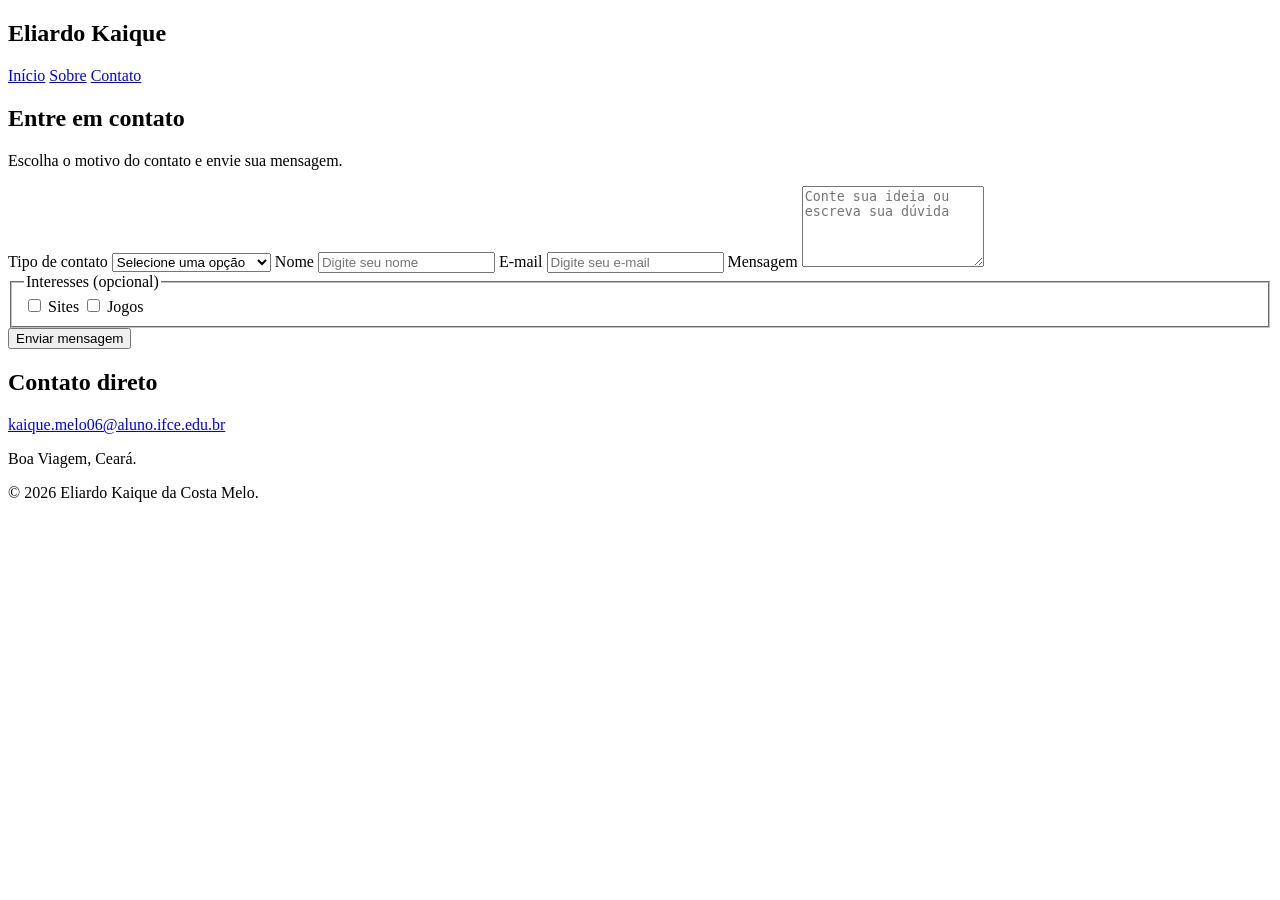
==== contato.html @ ff75ed74 "Add files via upload" ====
<!-- Informa ao navegador que estamos usando HTML5. -->
<!DOCTYPE html>
<!-- Define o idioma da página. -->
<html lang="pt-BR">
<head>
    <!-- Permite usar acentos e ajusta a página à tela. -->
    <meta charset="UTF-8">
    <meta name="viewport" content="width=device-width, initial-scale=1.0">
    <!-- Título da aba e descrição da página. -->
    <title>Contato | Eliardo Kaique</title>
    <meta name="description" content="Formulário para clientes e dúvidas sobre os projetos.">
    <!-- Carrega o CSS externo da pasta styles. -->
    <link rel="stylesheet" href="styles/style.css">
</head>
<body>
    <!-- Cabeçalho do site. -->
    <header>
        <h2>Eliardo Kaique</h2>
        <!-- Menu: cada link abre uma página. A classe ativo destaca a página atual. -->
        <nav>
            <a href="index.html">Início</a>
            <a href="sobre.html">Sobre</a>
            <a href="contato.html" class="ativo">Contato</a>
        </nav>
    </header>
    <!-- Conteúdo principal. -->
    <main>
        <section>
            <h1>Entre em contato</h1>
            <p>Escolha o motivo do contato e envie sua mensagem.</p>
            <!-- action indica quem recebe os dados; POST envia os dados do formulário. -->
            <form action="https://formsubmit.co/kaique.melo06@aluno.ifce.edu.br" method="POST">
                <!-- for liga o rótulo ao campo que tem o mesmo id. -->
                <label for="tipo-contato">Tipo de contato</label>
                <!-- select cria a lista e option cria cada escolha. -->
                <select class="campo" id="tipo-contato" name="tipo_contato" required>
                    <option value="" disabled selected>Selecione uma opção</option>
                    <option value="cliente">Sou cliente</option>
                    <option value="duvida">Quero tirar uma dúvida</option>
                </select>
                <label for="nome">Nome</label>
                <!-- type define o tipo; name identifica o dado enviado; id identifica o campo.
                    autocomplete sugere dados salvos; placeholder é uma dica; required exige preenchimento. -->
                <input class="campo" type="text" id="nome" name="nome" autocomplete="name" placeholder="Digite seu nome" required>
                <label for="email">E-mail</label>
                <!-- type="email" verifica o formato básico do e-mail. -->
                <input class="campo" type="email" id="email" name="email" autocomplete="email" placeholder="Digite seu e-mail" required>
                <label for="mensagem">Mensagem</label>
                <!-- textarea permite várias linhas; rows define a altura inicial. -->
                <textarea class="campo" id="mensagem" name="mensagem" rows="5" placeholder="Conte sua ideia ou escreva sua dúvida" required></textarea>
                <!-- fieldset agrupa opções; legend mostra o nome do grupo. -->
                <fieldset>
                    <legend>Interesses (opcional)</legend>
                    <div class="opcoes">
                        <!-- checkbox permite marcar mais de uma opção.
                            Quando marcada, a caixa envia seu name e seu value. -->
                        <label for="interesse-web"><input type="checkbox" id="interesse-web" name="interesse_web" value="Sim"> Sites</label>
                        <label for="interesse-jogos"><input type="checkbox" id="interesse-jogos" name="interesse_jogos" value="Sim"> Jogos</label>
                    </div>
                </fieldset>
                <!-- submit envia o formulário após a validação dos campos obrigatórios. -->
                <button type="submit">Enviar mensagem</button>
            </form>
        </section>
        <section>
            <h2>Contato direto</h2>
            <!-- mailto abre o aplicativo de e-mail do visitante. -->
            <p><a href="mailto:kaique.melo06@aluno.ifce.edu.br">kaique.melo06@aluno.ifce.edu.br</a></p>
            <p>Boa Viagem, Ceará.</p>
        </section>
    </main>
    <!-- Rodapé do site. -->
    <footer>
        <p>© 2026 Eliardo Kaique da Costa Melo.</p>
    </footer>
</body>
</html>
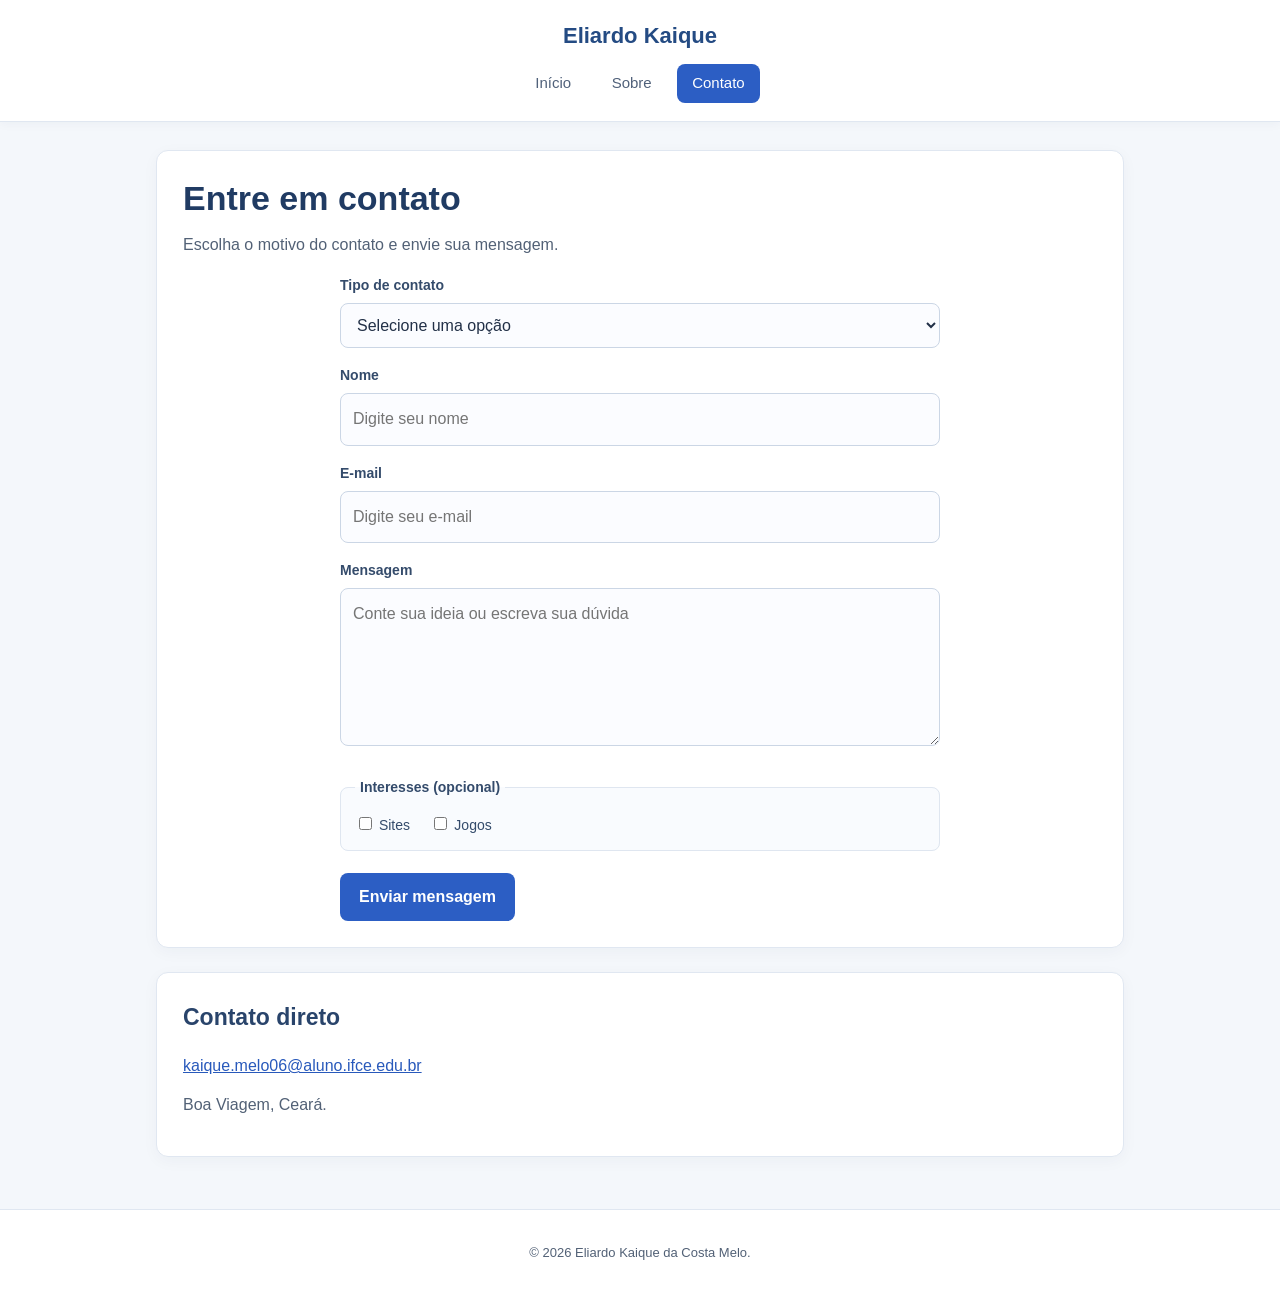
==== commit 5135cbbc: "Update contato.html" ====
--- a/contato.html
+++ b/contato.html
@@ -10,7 +10,7 @@
     <title>Contato | Eliardo Kaique</title>
     <meta name="description" content="Formulário para clientes e dúvidas sobre os projetos.">
     <!-- Carrega o CSS externo da pasta styles. -->
-    <link rel="stylesheet" href="styles/style.css">
+    <link rel="stylesheet" href="style.css">
 </head>
 <body>
     <!-- Cabeçalho do site. -->
--- a/style.css
+++ b/style.css
@@ -0,0 +1,267 @@
+/* Regras gerais do site. */
+* {
+    box-sizing: border-box; /* Inclui bordas e espaços internos nas dimensões. */
+}
+
+html {
+    scroll-padding-top: 140px; /* Evita que o menu cubra os títulos ao navegar. */
+}
+
+body {
+    margin: 0; /* Remove a margem padrão. */
+    font-family: Arial, sans-serif; /* Define uma fonte simples e legível. */
+    background-color: #f4f7fb; /* Usa um fundo claro e suave. */
+    color: #223047; /* Define a cor principal do texto. */
+    line-height: 1.65; /* Deixa a leitura mais confortável. */
+}
+
+/* Cabeçalho e menu. */
+header {
+    padding: 18px 16px; /* Cria espaço ao redor do nome e do menu. */
+    text-align: center; /* Centraliza o cabeçalho. */
+    background-color: #ffffff; /* Define o fundo branco. */
+    border-bottom: 1px solid #e0e7f1; /* Separa o cabeçalho do conteúdo. */
+    box-shadow: 0 2px 10px rgba(34, 48, 71, 0.04); /* Adiciona uma sombra leve. */
+    position: sticky; /* Faz o menu acompanhar a rolagem. */
+    top: 0; /* Mantém o menu no topo. */
+    z-index: 1; /* Coloca o menu acima do conteúdo comum. */
+}
+
+header h2 {
+    margin: 0 0 10px; /* Separa o nome dos links. */
+    font-size: 22px; /* Destaca o nome sem exagerar. */
+    color: #244b83; /* Usa um azul discreto. */
+}
+
+nav a {
+    display: inline-block; /* Permite ajustar o espaço dos links. */
+    margin: 0 3px; /* Separa os itens do menu. */
+    padding: 7px 15px; /* Aumenta a área clicável. */
+    border-radius: 8px; /* Arredonda o destaque dos links. */
+    text-decoration: none; /* Remove o sublinhado do menu. */
+    font-size: 15px; /* Define o tamanho do texto. */
+    color: #50617a; /* Usa uma cor suave nos links. */
+}
+
+nav a:hover {
+    background-color: #edf2fb; /* Destaca o link ao passar o mouse. */
+    color: #2859bb; /* Colore o texto destacado. */
+}
+
+nav .ativo, nav .ativo:hover {
+    background-color: #2c5ec4; /* Destaca a página que está aberta. */
+    color: #ffffff; /* Mantém o texto legível no fundo azul. */
+}
+
+/* Conteúdo principal e seções. */
+main {
+    max-width: 1000px; /* Limita a largura do conteúdo. */
+    margin: 0 auto; /* Centraliza a página. */
+    padding: 28px 16px; /* Deixa espaço nas laterais. */
+}
+
+section {
+    padding: 26px; /* Afasta o conteúdo das bordas. */
+    margin-bottom: 24px; /* Separa as seções. */
+    background-color: #ffffff; /* Define o fundo das seções. */
+    border: 1px solid #e0e7f1; /* Adiciona uma borda suave. */
+    border-radius: 12px; /* Arredonda os cantos. */
+    box-shadow: 0 4px 16px rgba(34, 48, 71, 0.04); /* Dá um pouco de profundidade. */
+}
+
+.apresentacao {
+    border-left: 4px solid #2c5ec4; /* Destaca discretamente a apresentação. */
+    background-color: #fbfcff; /* Usa um fundo quase branco. */
+}
+
+h1 {
+    margin: 0 0 12px; /* Separa o título do texto. */
+    font-size: 34px; /* Define o tamanho do título principal. */
+    line-height: 1.25; /* Ajusta o espaço entre as linhas do título. */
+    color: #203b63; /* Usa azul-escuro no título. */
+}
+
+h2 {
+    margin: 0 0 16px; /* Separa os títulos das seções. */
+    font-size: 23px; /* Define o tamanho dos títulos. */
+    color: #29446b; /* Mantém a identidade azul. */
+}
+
+h3 {
+    margin: 6px 0; /* Separa os subtítulos dos outros textos. */
+    font-size: 18px; /* Define o tamanho dos subtítulos. */
+    color: #243b5a; /* Destaca os nomes dos projetos e dos cursos. */
+}
+
+p {
+    margin: 12px 0; /* Separa os parágrafos. */
+    color: #526176; /* Suaviza a cor dos textos longos. */
+    overflow-wrap: break-word; /* Permite quebrar textos como o e-mail. */
+}
+
+a {
+    color: #2859bb; /* Define a cor dos links. */
+}
+
+/* Botões e links com aparência de botão. */
+button, .botao {
+    display: inline-block; /* Permite criar espaço ao redor do texto. */
+    padding: 11px 19px; /* Define o espaço interno do botão. */
+    border: 0; /* Remove a borda padrão. */
+    border-radius: 8px; /* Arredonda os cantos. */
+    background-color: #2c5ec4; /* Define o fundo azul. */
+    color: #ffffff; /* Deixa o texto branco. */
+    font: inherit; /* Usa a fonte do site. */
+    font-weight: bold; /* Destaca o texto do botão. */
+    text-decoration: none; /* Remove o sublinhado dos links com esta classe. */
+    cursor: pointer; /* Mostra a mãozinha ao passar o mouse. */
+}
+
+button:hover, .botao:hover {
+    background-color: #234c9e; /* Escurece levemente o botão. */
+}
+
+/* Tabelas com divisórias discretas. */
+.tabela {
+    overflow-x: auto; /* Permite deslizar a tabela no celular. */
+    border: 1px solid #dfe6f0; /* Contorna o conjunto da tabela. */
+    border-radius: 10px; /* Arredonda as bordas externas. */
+}
+
+table {
+    width: 100%; /* Usa a largura disponível. */
+    min-width: 560px; /* Mantém as colunas legíveis no celular. */
+    border-collapse: collapse; /* Une as bordas das células. */
+}
+
+caption {
+    padding: 12px 16px; /* Separa o título das bordas. */
+    text-align: left; /* Alinha o título à esquerda. */
+    font-size: 14px; /* Deixa o título da tabela mais discreto. */
+    font-weight: bold; /* Destaca o título. */
+    color: #526176; /* Usa uma cor suave. */
+}
+
+th, td {
+    padding: 14px 16px; /* Dá espaço ao conteúdo das células. */
+    border-bottom: 1px solid #e4eaf3; /* Separa as linhas sem formar uma grade pesada. */
+    text-align: left; /* Alinha o texto à esquerda. */
+    vertical-align: middle; /* Centraliza o conteúdo na altura da célula. */
+}
+
+th {
+    background-color: #edf2fa; /* Destaca os títulos das colunas. */
+    color: #29446b; /* Usa azul-escuro nos títulos. */
+    font-size: 14px; /* Define o tamanho dos títulos das colunas. */
+}
+
+tr:hover {
+    background-color: #fafcff; /* Destaca suavemente a linha sob o mouse. */
+}
+
+td p {
+    margin: 7px 0; /* Aproxima a descrição do nome do projeto. */
+    font-size: 14px; /* Deixa as descrições mais compactas. */
+}
+
+/* Logos dos projetos, sempre pequenos e sem cortes. */
+#projetos img {
+    display: block; /* Evita espaço extra abaixo da imagem. */
+    width: 120px; /* Define a largura do espaço do logo. */
+    height: 80px; /* Define a altura do espaço do logo. */
+    max-width: 100%; /* Impede a imagem de ultrapassar o espaço disponível. */
+    margin: 0 auto; /* Centraliza o logo dentro da célula. */
+    padding: 5px; /* Afasta o logo da borda. */
+    border: 1px solid #e1e7f0; /* Cria um contorno discreto. */
+    border-radius: 9px; /* Arredonda os cantos. */
+    background-color: #ffffff; /* Define o fundo do espaço da imagem. */
+    object-fit: contain; /* Mostra o logo inteiro, preservando sua proporção. */
+}
+
+/* Sua foto, centralizada e com o formato original. */
+#perfil img {
+    display: block; /* Permite centralizar a imagem com margin. */
+    width: 180px; /* Mantém a foto em um tamanho discreto. */
+    height: auto; /* Preserva a proporção original da foto. */
+    max-width: 100%; /* Evita ultrapassar a largura da tela. */
+    margin: 22px auto 0; /* Centraliza a foto e separa do texto. */
+    border: 1px solid #dce4ef; /* Define um contorno suave. */
+    border-radius: 12px; /* Arredonda os cantos da foto. */
+}
+
+/* Informações sobre a formação. */
+article {
+    padding: 18px; /* Cria espaço dentro do bloco. */
+    margin-bottom: 14px; /* Separa os blocos de formação. */
+    border-left: 3px solid #5c82c9; /* Destaca a lateral com um azul suave. */
+    border-radius: 6px; /* Arredonda os cantos. */
+    background-color: #f7f9fd; /* Diferencia o bloco do fundo branco. */
+}
+
+/* Formulário de contato. */
+form {
+    max-width: 600px; /* Limita a largura do formulário. */
+    margin: 0 auto; /* Centraliza o formulário. */
+}
+
+label {
+    display: block; /* Coloca o rótulo acima do campo. */
+    margin-top: 16px; /* Separa os campos. */
+    margin-bottom: 6px; /* Separa o rótulo do seu campo. */
+    font-size: 14px; /* Define o tamanho do rótulo. */
+    font-weight: bold; /* Destaca o nome do campo. */
+    color: #344b6b; /* Usa uma cor próxima da dos títulos. */
+}
+
+.campo {
+    width: 100%; /* Preenche a largura do formulário. */
+    padding: 12px; /* Cria espaço dentro do campo. */
+    border: 1px solid #cbd6e5; /* Contorna o campo. */
+    border-radius: 8px; /* Arredonda os cantos. */
+    background-color: #fbfcff; /* Usa um fundo levemente diferente da seção. */
+    color: #223047; /* Define a cor do texto digitado. */
+    font: inherit; /* Usa a fonte do site. */
+}
+
+.campo:focus {
+    border-color: #2c5ec4; /* Destaca o campo selecionado. */
+    outline: 2px solid #e0e9fc; /* Acrescenta um contorno suave ao foco. */
+}
+
+textarea {
+    resize: vertical; /* Permite alterar apenas a altura da mensagem. */
+}
+
+fieldset {
+    margin: 22px 0; /* Separa as opções dos outros campos. */
+    padding: 12px 14px; /* Cria espaço dentro do grupo. */
+    border: 1px solid #dfe6f0; /* Contorna o grupo de opções. */
+    border-radius: 8px; /* Arredonda os cantos. */
+    background-color: #f9fbfe; /* Diferencia o grupo de interesses. */
+}
+
+legend {
+    padding: 0 5px; /* Afasta o título da linha da borda. */
+    font-size: 14px; /* Define o tamanho do título do grupo. */
+    font-weight: bold; /* Destaca o título. */
+    color: #344b6b; /* Usa a mesma cor dos rótulos. */
+}
+
+.opcoes label {
+    display: inline-block; /* Coloca as opções lado a lado quando há espaço. */
+    margin: 0 16px 0 0; /* Separa as opções. */
+    font-weight: normal; /* Usa texto normal nas opções. */
+}
+
+.opcoes input {
+    accent-color: #2c5ec4; /* Usa a cor azul na opção marcada. */
+}
+
+/* Rodapé simples. */
+footer {
+    padding: 20px 16px; /* Cria espaço dentro do rodapé. */
+    text-align: center; /* Centraliza o texto. */
+    background-color: #ffffff; /* Define o fundo branco. */
+    border-top: 1px solid #e0e7f1; /* Separa o rodapé da página. */
+    font-size: 13px; /* Usa um texto discreto. */
+}
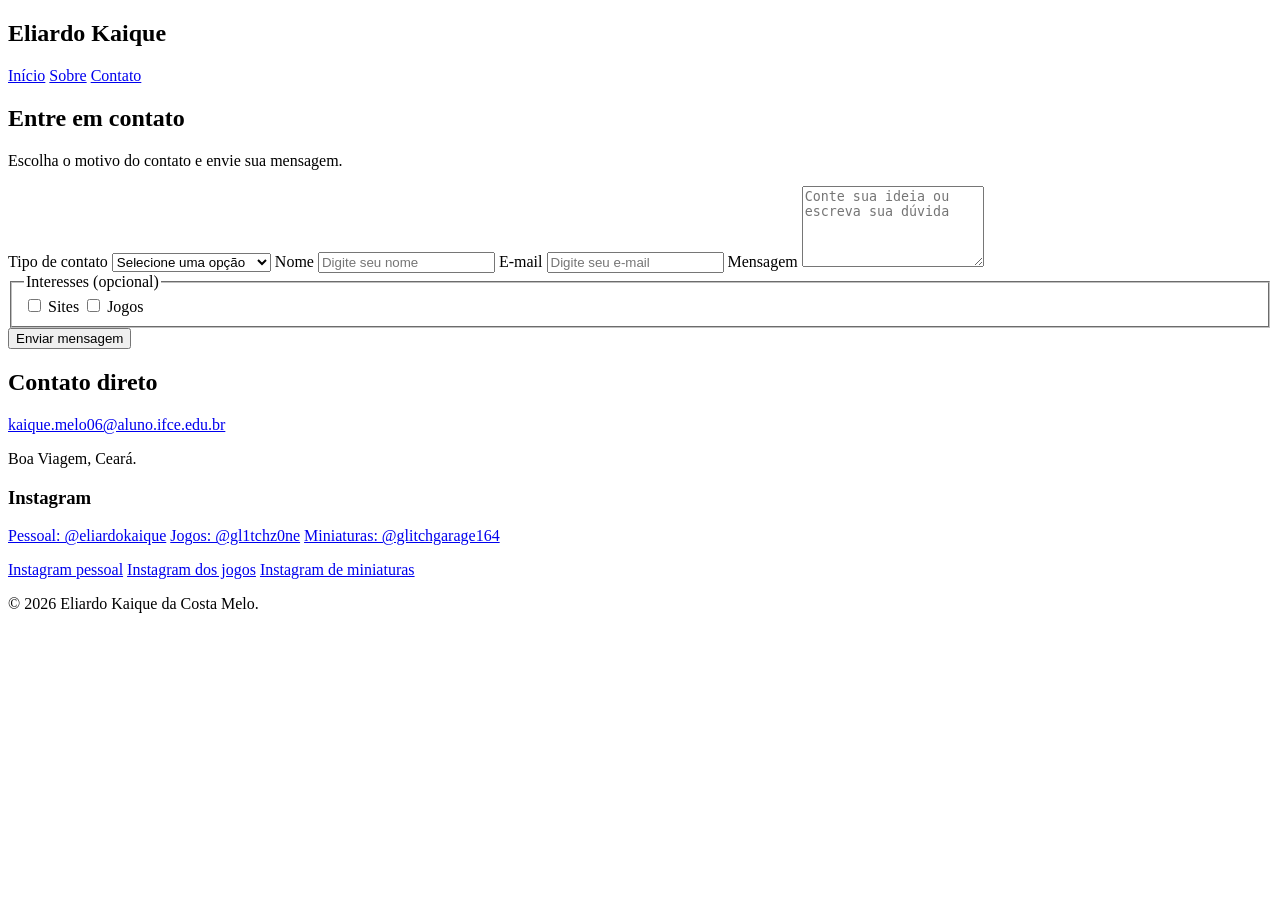
==== commit 5198bbfb: "Add files via upload" ====
--- a/contato.html
+++ b/contato.html
@@ -10,7 +10,7 @@
     <title>Contato | Eliardo Kaique</title>
     <meta name="description" content="Formulário para clientes e dúvidas sobre os projetos.">
     <!-- Carrega o CSS externo da pasta styles. -->
-    <link rel="stylesheet" href="style.css">
+    <link rel="stylesheet" href="styles/style.css">
 </head>
 <body>
     <!-- Cabeçalho do site. -->
@@ -28,6 +28,7 @@
         <section>
             <h1>Entre em contato</h1>
             <p>Escolha o motivo do contato e envie sua mensagem.</p>
+
             <!-- action indica quem recebe os dados; POST envia os dados do formulário. -->
             <form action="https://formsubmit.co/kaique.melo06@aluno.ifce.edu.br" method="POST">
                 <!-- for liga o rótulo ao campo que tem o mesmo id. -->
@@ -38,39 +39,58 @@
                     <option value="cliente">Sou cliente</option>
                     <option value="duvida">Quero tirar uma dúvida</option>
                 </select>
+
                 <label for="nome">Nome</label>
                 <!-- type define o tipo; name identifica o dado enviado; id identifica o campo.
-                    autocomplete sugere dados salvos; placeholder é uma dica; required exige preenchimento. -->
+                     autocomplete sugere dados salvos; placeholder é uma dica; required exige preenchimento. -->
                 <input class="campo" type="text" id="nome" name="nome" autocomplete="name" placeholder="Digite seu nome" required>
+
                 <label for="email">E-mail</label>
                 <!-- type="email" verifica o formato básico do e-mail. -->
                 <input class="campo" type="email" id="email" name="email" autocomplete="email" placeholder="Digite seu e-mail" required>
+
                 <label for="mensagem">Mensagem</label>
                 <!-- textarea permite várias linhas; rows define a altura inicial. -->
                 <textarea class="campo" id="mensagem" name="mensagem" rows="5" placeholder="Conte sua ideia ou escreva sua dúvida" required></textarea>
+
                 <!-- fieldset agrupa opções; legend mostra o nome do grupo. -->
                 <fieldset>
                     <legend>Interesses (opcional)</legend>
                     <div class="opcoes">
                         <!-- checkbox permite marcar mais de uma opção.
-                            Quando marcada, a caixa envia seu name e seu value. -->
+                             Quando marcada, a caixa envia seu name e seu value. -->
                         <label for="interesse-web"><input type="checkbox" id="interesse-web" name="interesse_web" value="Sim"> Sites</label>
                         <label for="interesse-jogos"><input type="checkbox" id="interesse-jogos" name="interesse_jogos" value="Sim"> Jogos</label>
                     </div>
                 </fieldset>
+
                 <!-- submit envia o formulário após a validação dos campos obrigatórios. -->
                 <button type="submit">Enviar mensagem</button>
             </form>
         </section>
+
         <section>
             <h2>Contato direto</h2>
             <!-- mailto abre o aplicativo de e-mail do visitante. -->
             <p><a href="mailto:kaique.melo06@aluno.ifce.edu.br">kaique.melo06@aluno.ifce.edu.br</a></p>
             <p>Boa Viagem, Ceará.</p>
+            <h3>Instagram</h3>
+            <!-- Os três links levam aos seus perfis e abrem em outra aba. -->
+            <div class="redes">
+                <a href="https://www.instagram.com/eliardokaique/" target="_blank" rel="noopener noreferrer">Pessoal: @eliardokaique</a>
+                <a href="https://www.instagram.com/gl1tchz0ne/" target="_blank" rel="noopener noreferrer">Jogos: @gl1tchz0ne</a>
+                <a href="https://www.instagram.com/glitchgarage164/" target="_blank" rel="noopener noreferrer">Miniaturas: @glitchgarage164</a>
+            </div>
         </section>
     </main>
     <!-- Rodapé do site. -->
     <footer>
+        <!-- target abre em outra aba; rel impede que a nova aba controle esta página. -->
+        <p class="redes">
+            <a href="https://www.instagram.com/eliardokaique/" target="_blank" rel="noopener noreferrer">Instagram pessoal</a>
+            <a href="https://www.instagram.com/gl1tchz0ne/" target="_blank" rel="noopener noreferrer">Instagram dos jogos</a>
+            <a href="https://www.instagram.com/glitchgarage164/" target="_blank" rel="noopener noreferrer">Instagram de miniaturas</a>
+        </p>
         <p>© 2026 Eliardo Kaique da Costa Melo.</p>
     </footer>
 </body>
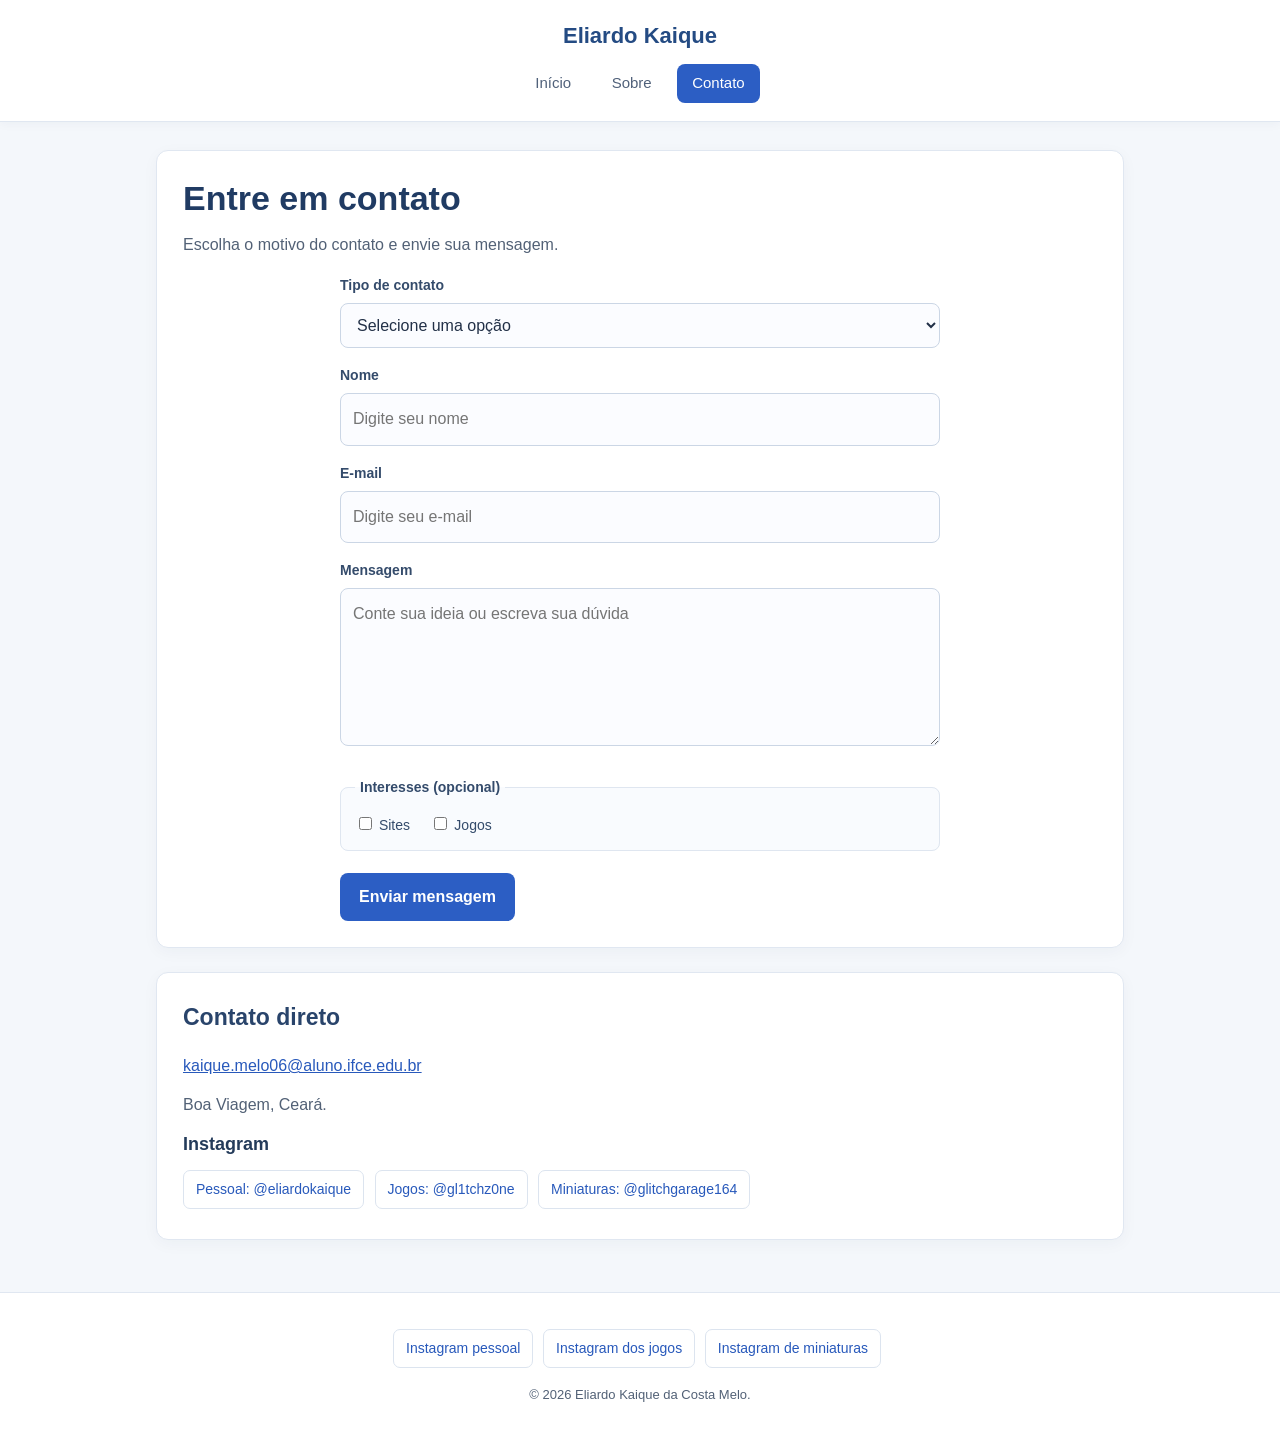
==== commit 4287b351: "Fix stylesheet link in contato.html" ====
--- a/contato.html
+++ b/contato.html
@@ -10,7 +10,7 @@
     <title>Contato | Eliardo Kaique</title>
     <meta name="description" content="Formulário para clientes e dúvidas sobre os projetos.">
     <!-- Carrega o CSS externo da pasta styles. -->
-    <link rel="stylesheet" href="styles/style.css">
+    <link rel="stylesheet" href="style.css">
 </head>
 <body>
     <!-- Cabeçalho do site. -->
--- a/style.css
+++ b/style.css
@@ -0,0 +1,283 @@
+/* Regras gerais do site. */
+* {
+    box-sizing: border-box; /* Inclui bordas e espaços internos nas dimensões. */
+}
+
+html {
+    scroll-padding-top: 140px; /* Evita que o menu cubra os títulos ao navegar. */
+}
+
+body {
+    margin: 0; /* Remove a margem padrão. */
+    font-family: Arial, sans-serif; /* Define uma fonte simples e legível. */
+    background-color: #f4f7fb; /* Usa um fundo claro e suave. */
+    color: #223047; /* Define a cor principal do texto. */
+    line-height: 1.65; /* Deixa a leitura mais confortável. */
+}
+
+/* Cabeçalho e menu. */
+header {
+    padding: 18px 16px; /* Cria espaço ao redor do nome e do menu. */
+    text-align: center; /* Centraliza o cabeçalho. */
+    background-color: #ffffff; /* Define o fundo branco. */
+    border-bottom: 1px solid #e0e7f1; /* Separa o cabeçalho do conteúdo. */
+    box-shadow: 0 2px 10px rgba(34, 48, 71, 0.04); /* Adiciona uma sombra leve. */
+    position: sticky; /* Faz o menu acompanhar a rolagem. */
+    top: 0; /* Mantém o menu no topo. */
+    z-index: 1; /* Coloca o menu acima do conteúdo comum. */
+}
+
+header h2 {
+    margin: 0 0 10px; /* Separa o nome dos links. */
+    font-size: 22px; /* Destaca o nome sem exagerar. */
+    color: #244b83; /* Usa um azul discreto. */
+}
+
+nav a {
+    display: inline-block; /* Permite ajustar o espaço dos links. */
+    margin: 0 3px; /* Separa os itens do menu. */
+    padding: 7px 15px; /* Aumenta a área clicável. */
+    border-radius: 8px; /* Arredonda o destaque dos links. */
+    text-decoration: none; /* Remove o sublinhado do menu. */
+    font-size: 15px; /* Define o tamanho do texto. */
+    color: #50617a; /* Usa uma cor suave nos links. */
+}
+
+nav a:hover {
+    background-color: #edf2fb; /* Destaca o link ao passar o mouse. */
+    color: #2859bb; /* Colore o texto destacado. */
+}
+
+nav .ativo, nav .ativo:hover {
+    background-color: #2c5ec4; /* Destaca a página que está aberta. */
+    color: #ffffff; /* Mantém o texto legível no fundo azul. */
+}
+
+/* Conteúdo principal e seções. */
+main {
+    max-width: 1000px; /* Limita a largura do conteúdo. */
+    margin: 0 auto; /* Centraliza a página. */
+    padding: 28px 16px; /* Deixa espaço nas laterais. */
+}
+
+section {
+    padding: 26px; /* Afasta o conteúdo das bordas. */
+    margin-bottom: 24px; /* Separa as seções. */
+    background-color: #ffffff; /* Define o fundo das seções. */
+    border: 1px solid #e0e7f1; /* Adiciona uma borda suave. */
+    border-radius: 12px; /* Arredonda os cantos. */
+    box-shadow: 0 4px 16px rgba(34, 48, 71, 0.04); /* Dá um pouco de profundidade. */
+}
+
+.apresentacao {
+    border-left: 4px solid #2c5ec4; /* Destaca discretamente a apresentação. */
+    background-color: #fbfcff; /* Usa um fundo quase branco. */
+}
+
+h1 {
+    margin: 0 0 12px; /* Separa o título do texto. */
+    font-size: 34px; /* Define o tamanho do título principal. */
+    line-height: 1.25; /* Ajusta o espaço entre as linhas do título. */
+    color: #203b63; /* Usa azul-escuro no título. */
+}
+
+h2 {
+    margin: 0 0 16px; /* Separa os títulos das seções. */
+    font-size: 23px; /* Define o tamanho dos títulos. */
+    color: #29446b; /* Mantém a identidade azul. */
+}
+
+h3 {
+    margin: 6px 0; /* Separa os subtítulos dos outros textos. */
+    font-size: 18px; /* Define o tamanho dos subtítulos. */
+    color: #243b5a; /* Destaca os nomes dos projetos e dos cursos. */
+}
+
+p {
+    margin: 12px 0; /* Separa os parágrafos. */
+    color: #526176; /* Suaviza a cor dos textos longos. */
+    overflow-wrap: break-word; /* Permite quebrar textos como o e-mail. */
+}
+
+a {
+    color: #2859bb; /* Define a cor dos links. */
+}
+
+/* Botões e links com aparência de botão. */
+button, .botao {
+    display: inline-block; /* Permite criar espaço ao redor do texto. */
+    padding: 11px 19px; /* Define o espaço interno do botão. */
+    border: 0; /* Remove a borda padrão. */
+    border-radius: 8px; /* Arredonda os cantos. */
+    background-color: #2c5ec4; /* Define o fundo azul. */
+    color: #ffffff; /* Deixa o texto branco. */
+    font: inherit; /* Usa a fonte do site. */
+    font-weight: bold; /* Destaca o texto do botão. */
+    text-decoration: none; /* Remove o sublinhado dos links com esta classe. */
+    cursor: pointer; /* Mostra a mãozinha ao passar o mouse. */
+}
+
+button:hover, .botao:hover {
+    background-color: #234c9e; /* Escurece levemente o botão. */
+}
+
+/* Tabelas com divisórias discretas. */
+.tabela {
+    overflow-x: auto; /* Permite deslizar a tabela no celular. */
+    border: 1px solid #dfe6f0; /* Contorna o conjunto da tabela. */
+    border-radius: 10px; /* Arredonda as bordas externas. */
+}
+
+table {
+    width: 100%; /* Usa a largura disponível. */
+    min-width: 560px; /* Mantém as colunas legíveis no celular. */
+    border-collapse: collapse; /* Une as bordas das células. */
+}
+
+caption {
+    padding: 12px 16px; /* Separa o título das bordas. */
+    text-align: left; /* Alinha o título à esquerda. */
+    font-size: 14px; /* Deixa o título da tabela mais discreto. */
+    font-weight: bold; /* Destaca o título. */
+    color: #526176; /* Usa uma cor suave. */
+}
+
+th, td {
+    padding: 14px 16px; /* Dá espaço ao conteúdo das células. */
+    border-bottom: 1px solid #e4eaf3; /* Separa as linhas sem formar uma grade pesada. */
+    text-align: left; /* Alinha o texto à esquerda. */
+    vertical-align: middle; /* Centraliza o conteúdo na altura da célula. */
+}
+
+th {
+    background-color: #edf2fa; /* Destaca os títulos das colunas. */
+    color: #29446b; /* Usa azul-escuro nos títulos. */
+    font-size: 14px; /* Define o tamanho dos títulos das colunas. */
+}
+
+tr:hover {
+    background-color: #fafcff; /* Destaca suavemente a linha sob o mouse. */
+}
+
+td p {
+    margin: 7px 0; /* Aproxima a descrição do nome do projeto. */
+    font-size: 14px; /* Deixa as descrições mais compactas. */
+}
+
+/* Logos dos projetos, sempre pequenos e sem cortes. */
+#projetos img {
+    display: block; /* Evita espaço extra abaixo da imagem. */
+    width: 120px; /* Define a largura do espaço do logo. */
+    height: 80px; /* Define a altura do espaço do logo. */
+    max-width: 100%; /* Impede a imagem de ultrapassar o espaço disponível. */
+    margin: 0 auto; /* Centraliza o logo dentro da célula. */
+    padding: 5px; /* Afasta o logo da borda. */
+    border: 1px solid #e1e7f0; /* Cria um contorno discreto. */
+    border-radius: 9px; /* Arredonda os cantos. */
+    background-color: #ffffff; /* Define o fundo do espaço da imagem. */
+    object-fit: contain; /* Mostra o logo inteiro, preservando sua proporção. */
+}
+
+/* Sua foto, centralizada e com o formato original. */
+#perfil img {
+    display: block; /* Permite centralizar a imagem com margin. */
+    width: 180px; /* Mantém a foto em um tamanho discreto. */
+    height: auto; /* Preserva a proporção original da foto. */
+    max-width: 100%; /* Evita ultrapassar a largura da tela. */
+    margin: 22px auto 0; /* Centraliza a foto e separa do texto. */
+    border: 1px solid #dce4ef; /* Define um contorno suave. */
+    border-radius: 12px; /* Arredonda os cantos da foto. */
+}
+
+/* Informações sobre a formação. */
+article {
+    padding: 18px; /* Cria espaço dentro do bloco. */
+    margin-bottom: 14px; /* Separa os blocos de formação. */
+    border-left: 3px solid #5c82c9; /* Destaca a lateral com um azul suave. */
+    border-radius: 6px; /* Arredonda os cantos. */
+    background-color: #f7f9fd; /* Diferencia o bloco do fundo branco. */
+}
+
+/* Formulário de contato. */
+form {
+    max-width: 600px; /* Limita a largura do formulário. */
+    margin: 0 auto; /* Centraliza o formulário. */
+}
+
+label {
+    display: block; /* Coloca o rótulo acima do campo. */
+    margin-top: 16px; /* Separa os campos. */
+    margin-bottom: 6px; /* Separa o rótulo do seu campo. */
+    font-size: 14px; /* Define o tamanho do rótulo. */
+    font-weight: bold; /* Destaca o nome do campo. */
+    color: #344b6b; /* Usa uma cor próxima da dos títulos. */
+}
+
+.campo {
+    width: 100%; /* Preenche a largura do formulário. */
+    padding: 12px; /* Cria espaço dentro do campo. */
+    border: 1px solid #cbd6e5; /* Contorna o campo. */
+    border-radius: 8px; /* Arredonda os cantos. */
+    background-color: #fbfcff; /* Usa um fundo levemente diferente da seção. */
+    color: #223047; /* Define a cor do texto digitado. */
+    font: inherit; /* Usa a fonte do site. */
+}
+
+.campo:focus {
+    border-color: #2c5ec4; /* Destaca o campo selecionado. */
+    outline: 2px solid #e0e9fc; /* Acrescenta um contorno suave ao foco. */
+}
+
+textarea {
+    resize: vertical; /* Permite alterar apenas a altura da mensagem. */
+}
+
+fieldset {
+    margin: 22px 0; /* Separa as opções dos outros campos. */
+    padding: 12px 14px; /* Cria espaço dentro do grupo. */
+    border: 1px solid #dfe6f0; /* Contorna o grupo de opções. */
+    border-radius: 8px; /* Arredonda os cantos. */
+    background-color: #f9fbfe; /* Diferencia o grupo de interesses. */
+}
+
+legend {
+    padding: 0 5px; /* Afasta o título da linha da borda. */
+    font-size: 14px; /* Define o tamanho do título do grupo. */
+    font-weight: bold; /* Destaca o título. */
+    color: #344b6b; /* Usa a mesma cor dos rótulos. */
+}
+
+.opcoes label {
+    display: inline-block; /* Coloca as opções lado a lado quando há espaço. */
+    margin: 0 16px 0 0; /* Separa as opções. */
+    font-weight: normal; /* Usa texto normal nas opções. */
+}
+
+.opcoes input {
+    accent-color: #2c5ec4; /* Usa a cor azul na opção marcada. */
+}
+
+/* Links dos perfis no Instagram. */
+.redes a {
+    display: inline-block; /* Permite criar espaço ao redor de cada link. */
+    margin: 4px 6px 4px 0; /* Separa os links e permite quebrar a linha. */
+    padding: 7px 12px; /* Aumenta a área clicável. */
+    border: 1px solid #dce4ef; /* Adiciona um contorno discreto. */
+    border-radius: 7px; /* Arredonda os cantos. */
+    font-size: 14px; /* Mantém o texto dos links legível. */
+    text-decoration: none; /* Remove o sublinhado dos links deste grupo. */
+}
+
+.redes a:hover {
+    background-color: #edf2fb; /* Destaca o link ao passar o mouse. */
+    border-color: #bed0ee; /* Destaca suavemente o contorno. */
+}
+
+/* Rodapé simples. */
+footer {
+    padding: 20px 16px; /* Cria espaço dentro do rodapé. */
+    text-align: center; /* Centraliza o texto. */
+    background-color: #ffffff; /* Define o fundo branco. */
+    border-top: 1px solid #e0e7f1; /* Separa o rodapé da página. */
+    font-size: 13px; /* Usa um texto discreto. */
+}
